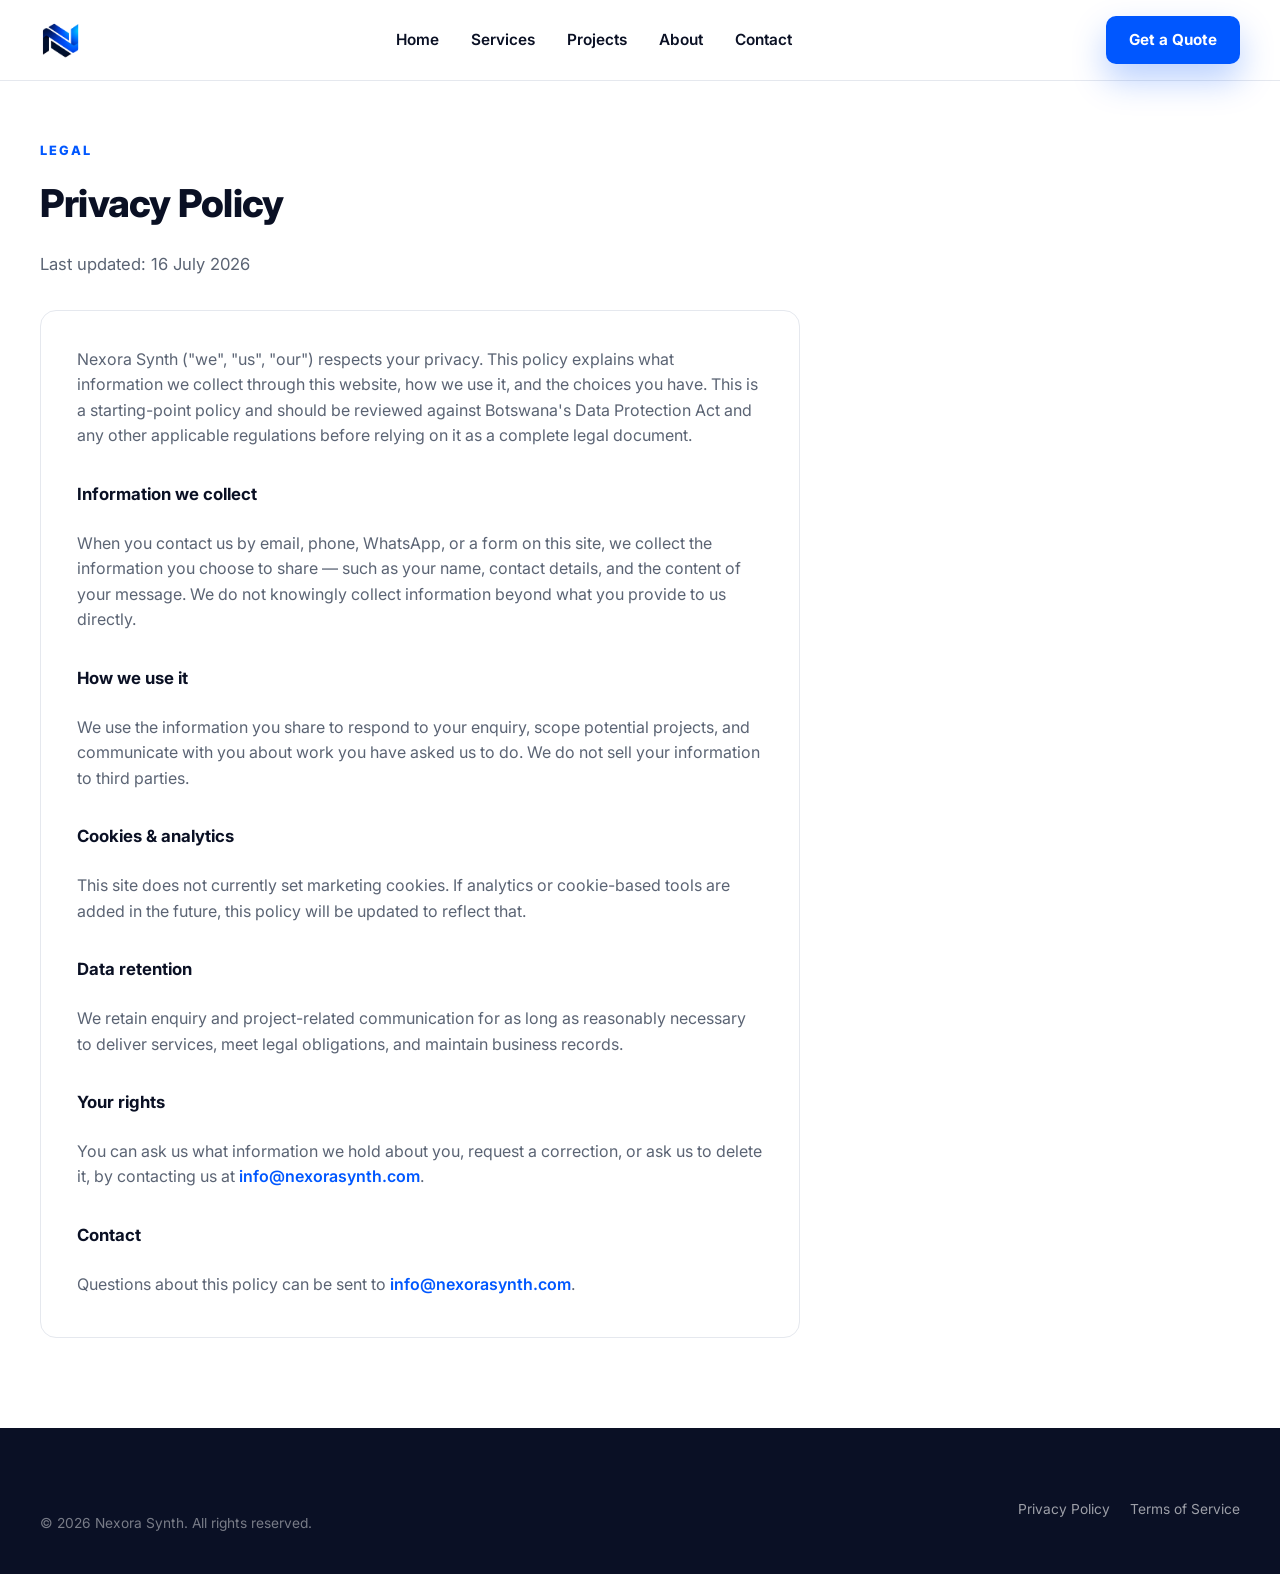
==== privacy.html @ 4f7f3db2 "Initial commit: Nexora Synth marketing site Static site rebuilt to match the approved homepage mocku" ====
<!DOCTYPE html>
<html lang="en">
  <head>
    <meta charset="UTF-8" />
    <meta name="viewport" content="width=device-width, initial-scale=1.0" />
    <meta name="description" content="Privacy Policy for Nexora Synth." />
    <title>Privacy Policy | Nexora Synth</title>
    <link rel="icon" type="image/png" sizes="32x32" href="assets/favicon-32.png" />
    <link rel="apple-touch-icon" href="assets/apple-touch-icon.png" />
    <link rel="preconnect" href="https://fonts.googleapis.com" />
    <link rel="preconnect" href="https://fonts.gstatic.com" crossorigin />
    <link
      href="https://fonts.googleapis.com/css2?family=Space+Grotesk:wght@400;500;600;700;800&family=Inter:wght@400;500;600;700;800&display=swap"
      rel="stylesheet"
    />
    <link rel="stylesheet" href="styles.css" />
  </head>
  <body>
    <header class="site-header">
      <div class="wrap">
        <a class="brand-mark" href="index.html" aria-label="Nexora Synth home">
          <img src="assets/logo-web.png" alt="Nexora Synth" />
        </a>
        <nav class="site-nav" aria-label="Primary">
          <a href="index.html#top">Home</a>
          <a href="index.html#services">Services</a>
          <a href="index.html#work">Projects</a>
          <a href="index.html#about">About</a>
          <a href="index.html#contact">Contact</a>
        </nav>
        <a class="button button-primary" href="index.html#contact">Get a Quote</a>
      </div>
    </header>

    <main class="legal-page">
      <div class="wrap">
        <div class="section-heading">
          <span class="eyebrow">Legal</span>
          <h2>Privacy Policy</h2>
          <p>Last updated: 16 July 2026</p>
        </div>

        <div class="legal-body">
          <p>
            Nexora Synth ("we", "us", "our") respects your privacy. This policy explains what
            information we collect through this website, how we use it, and the choices you have.
            This is a starting-point policy and should be reviewed against Botswana's Data
            Protection Act and any other applicable regulations before relying on it as a
            complete legal document.
          </p>

          <h3>Information we collect</h3>
          <p>
            When you contact us by email, phone, WhatsApp, or a form on this site, we collect the
            information you choose to share — such as your name, contact details, and the content
            of your message. We do not knowingly collect information beyond what you provide to
            us directly.
          </p>

          <h3>How we use it</h3>
          <p>
            We use the information you share to respond to your enquiry, scope potential projects,
            and communicate with you about work you have asked us to do. We do not sell your
            information to third parties.
          </p>

          <h3>Cookies & analytics</h3>
          <p>
            This site does not currently set marketing cookies. If analytics or cookie-based tools
            are added in the future, this policy will be updated to reflect that.
          </p>

          <h3>Data retention</h3>
          <p>
            We retain enquiry and project-related communication for as long as reasonably necessary
            to deliver services, meet legal obligations, and maintain business records.
          </p>

          <h3>Your rights</h3>
          <p>
            You can ask us what information we hold about you, request a correction, or ask us to
            delete it, by contacting us at
            <a href="mailto:info@nexorasynth.com">info@nexorasynth.com</a>.
          </p>

          <h3>Contact</h3>
          <p>
            Questions about this policy can be sent to
            <a href="mailto:info@nexorasynth.com">info@nexorasynth.com</a>.
          </p>
        </div>
      </div>
    </main>

    <footer class="site-footer">
      <div class="wrap">
        <div class="footer-bottom" style="border-top:none;padding-top:0;">
          <p>© <span id="year"></span> Nexora Synth. All rights reserved.</p>
          <div class="footer-links-inline">
            <a href="privacy.html">Privacy Policy</a>
            <a href="terms.html">Terms of Service</a>
          </div>
        </div>
      </div>
    </footer>

    <script src="script.js"></script>
  </body>
</html>
---- styles.css ----
* {
  box-sizing: border-box;
}

:root {
  color-scheme: light;
  --navy: #0a1025;
  --navy-soft: #0d1836;
  --blue-deep: #043497;
  --blue: #0057ff;
  --blue-bright: #0090ff;
  --blue-dark-text: #0a44c4;
  --ink: #0a1024;
  --muted: #5b6474;
  --muted-soft: #8890a0;
  --border: #e5e8ee;
  --bg: #ffffff;
  --bg-grey: #f4f6fa;
  --chip-bg: #eef2fc;
  --shadow: 0 20px 45px rgba(10, 16, 37, 0.07);
  --shadow-lg: 0 30px 70px rgba(10, 16, 37, 0.14);
}

html {
  scroll-behavior: smooth;
}

body {
  margin: 0;
  background: var(--bg);
  color: var(--ink);
  font-family: "Inter", system-ui, sans-serif;
  line-height: 1.6;
  overflow-x: hidden;
  -webkit-font-smoothing: antialiased;
}

a {
  color: inherit;
  text-decoration: none;
}

img {
  max-width: 100%;
  display: block;
}

.wrap {
  width: min(1200px, calc(100% - 40px));
  margin: 0 auto;
}

/* ---------- Header ---------- */
.site-header {
  position: sticky;
  top: 0;
  z-index: 30;
  display: flex;
  align-items: center;
  justify-content: space-between;
  gap: 18px;
  padding: 16px 0;
  background: rgba(255, 255, 255, 0.92);
  backdrop-filter: blur(14px);
  border-bottom: 1px solid var(--border);
}

.site-header .wrap {
  display: flex;
  align-items: center;
  justify-content: space-between;
  gap: 18px;
}

.brand-mark {
  display: grid;
  place-items: center;
}

.brand-mark img {
  height: 38px;
  width: auto;
}

.site-nav {
  display: flex;
  flex-wrap: wrap;
  align-items: center;
  gap: 32px;
}

.site-nav a {
  color: var(--ink);
  font-weight: 600;
  font-size: 0.96rem;
  transition: color 180ms ease;
}

.site-nav a:hover {
  color: var(--blue);
}

/* ---------- Buttons ---------- */
.button {
  display: inline-flex;
  align-items: center;
  justify-content: center;
  gap: 10px;
  min-height: 48px;
  padding: 0 22px;
  border-radius: 10px;
  border: 1px solid transparent;
  font-weight: 700;
  font-size: 0.95rem;
  white-space: nowrap;
  transition: transform 180ms ease, background 180ms ease, border-color 180ms ease, box-shadow 180ms ease;
}

.button:hover {
  transform: translateY(-1px);
}

.button-primary {
  background: var(--blue);
  color: #ffffff;
  box-shadow: 0 16px 34px rgba(0, 87, 255, 0.28);
}

.button-primary:hover {
  background: #0048d9;
}

.button-outline {
  background: transparent;
  border-color: rgba(255, 255, 255, 0.35);
  color: #ffffff;
}

.button-outline:hover {
  border-color: #ffffff;
  background: rgba(255, 255, 255, 0.06);
}

.button-outline-dark {
  background: transparent;
  border-color: var(--border);
  color: var(--ink);
}

.button-outline-dark:hover {
  border-color: var(--blue);
  color: var(--blue);
}

.button-white {
  background: #ffffff;
  color: var(--blue-deep);
}

.button-white:hover {
  background: #eef4ff;
}

/* ---------- Hero ---------- */
.hero {
  position: relative;
  overflow: hidden;
  padding: 76px 0 64px;
  background: linear-gradient(122deg, var(--navy) 0%, var(--blue-deep) 62%, var(--blue-bright) 100%);
  color: #ffffff;
}

.hero .wrap {
  position: relative;
  z-index: 1;
  display: grid;
  grid-template-columns: 1.05fr 0.95fr;
  align-items: center;
  gap: 40px;
}

.hero-badge {
  display: inline-flex;
  padding: 8px 16px;
  border-radius: 999px;
  background: rgba(255, 255, 255, 0.1);
  border: 1px solid rgba(255, 255, 255, 0.16);
  color: #bcd6ff;
  font-size: 0.76rem;
  font-weight: 800;
  text-transform: uppercase;
  letter-spacing: 0.14em;
  margin: 0 0 22px;
}

.hero h1 {
  margin: 0 0 20px;
  font-size: clamp(2.4rem, 3.6vw, 3.2rem);
  line-height: 1.14;
  font-weight: 800;
  letter-spacing: -0.02em;
  max-width: 14ch;
}

.hero h1 em {
  font-style: normal;
  color: #4db2ff;
}

.hero .lede {
  max-width: 46ch;
  margin: 0 0 32px;
  color: rgba(255, 255, 255, 0.82);
  font-size: 1.08rem;
}

.hero-actions {
  display: flex;
  flex-wrap: wrap;
  gap: 14px;
}

.hero-art {
  position: relative;
  display: grid;
  place-items: center;
  min-height: 320px;
}

.hero-art img {
  width: min(420px, 100%);
  filter: drop-shadow(0 30px 60px rgba(0, 60, 200, 0.35));
}

.hero-art .dot {
  position: absolute;
  width: 16px;
  height: 16px;
  border-radius: 5px;
  background: rgba(120, 175, 255, 0.5);
}

.hero-art .dot-one { top: 8%; right: 12%; }
.hero-art .dot-two { bottom: 12%; left: 20%; background: rgba(255,255,255,0.35); }

/* ---------- Trust strip ---------- */
.trust-strip {
  background: var(--navy);
  border-top: 1px solid rgba(255, 255, 255, 0.06);
}

.trust-strip .wrap {
  display: flex;
  flex-wrap: wrap;
  justify-content: center;
  gap: 0;
  padding: 22px 0;
}

.trust-strip span {
  position: relative;
  padding: 0 34px;
  color: rgba(255, 255, 255, 0.6);
  font-size: 0.94rem;
}

.trust-strip span + span::before {
  content: "";
  position: absolute;
  left: 0;
  top: 50%;
  transform: translateY(-50%);
  width: 1px;
  height: 18px;
  background: rgba(255, 255, 255, 0.14);
}

.trust-strip span b {
  color: #ffffff;
  font-weight: 700;
}

/* ---------- Stats ---------- */
.stats {
  padding: 60px 0;
  border-bottom: 1px solid var(--border);
}

.stats .wrap {
  display: flex;
  justify-content: center;
}

.stats-row {
  display: flex;
  flex-wrap: wrap;
  justify-content: center;
}

.stats-row article {
  position: relative;
  padding: 0 48px;
  text-align: center;
}

.stats-row article + article::before {
  content: "";
  position: absolute;
  left: 0;
  top: 6px;
  bottom: 6px;
  width: 1px;
  background: var(--border);
}

.stats-row strong {
  display: block;
  font-size: clamp(1.9rem, 3vw, 2.4rem);
  font-weight: 800;
  color: var(--blue);
  letter-spacing: -0.02em;
}

.stats-row span {
  color: var(--muted);
  font-size: 0.92rem;
  font-weight: 600;
}

/* ---------- Section heading ---------- */
.section {
  padding: 88px 0;
}

.section-heading {
  max-width: 720px;
  margin: 0 auto 48px;
  text-align: center;
}

.section-heading .eyebrow {
  display: block;
  margin: 0 0 12px;
  color: var(--blue);
  font-size: 0.8rem;
  font-weight: 800;
  text-transform: uppercase;
  letter-spacing: 0.16em;
}

.section-heading h2 {
  margin: 0 0 16px;
  font-size: clamp(1.8rem, 3vw, 2.4rem);
  font-weight: 800;
  letter-spacing: -0.02em;
  color: var(--ink);
}

.section-heading p {
  margin: 0;
  color: var(--muted);
  font-size: 1.04rem;
}

.section-heading.align-left {
  margin: 0 0 40px;
  text-align: left;
}

/* ---------- Service cards ---------- */
.services-grid {
  display: grid;
  grid-template-columns: repeat(3, minmax(0, 1fr));
  gap: 22px;
}

.service-card {
  padding: 30px;
  border-radius: 16px;
  border: 1px solid var(--border);
  background: #ffffff;
  transition: transform 220ms ease, box-shadow 220ms ease, border-color 220ms ease;
}

.service-card:hover {
  transform: translateY(-4px);
  box-shadow: var(--shadow);
  border-color: rgba(0, 87, 255, 0.2);
}

.service-icon {
  display: grid;
  place-items: center;
  width: 52px;
  height: 52px;
  margin-bottom: 20px;
  border-radius: 12px;
  background: var(--chip-bg);
  color: var(--blue);
}

.service-icon svg {
  width: 26px;
  height: 26px;
}

.service-card h3 {
  margin: 0 0 10px;
  font-size: 1.15rem;
  font-weight: 700;
  color: var(--ink);
}

.service-card p {
  margin: 0;
  color: var(--muted);
  font-size: 0.95rem;
}

.service-card.featured {
  background: linear-gradient(145deg, var(--navy) 0%, var(--blue-deep) 55%, var(--blue) 100%);
  border-color: transparent;
  color: #ffffff;
}

.service-card.featured .service-icon {
  background: rgba(255, 255, 255, 0.12);
  color: #bcd6ff;
}

.service-card.featured h3 {
  color: #ffffff;
}

.service-card.featured p {
  color: rgba(255, 255, 255, 0.82);
}

/* ---------- Generic content grid (about / tech&engagement) ---------- */
.content-grid {
  display: grid;
  grid-template-columns: repeat(2, minmax(0, 1fr));
  gap: 20px;
}

.flat-card {
  padding: 26px;
  border-radius: 16px;
  border: 1px solid var(--border);
  background: #ffffff;
  transition: transform 220ms ease, box-shadow 220ms ease;
}

.flat-card:hover {
  transform: translateY(-3px);
  box-shadow: var(--shadow);
}

.flat-card h3 {
  margin: 0 0 10px;
  font-size: 1.08rem;
  font-weight: 700;
  color: var(--ink);
}

.flat-card p {
  margin: 0;
  color: var(--muted);
}

.flat-card.accent {
  background: linear-gradient(160deg, #eef4ff 0%, #e3edff 100%);
  border-color: rgba(0, 87, 255, 0.16);
}

.checklist {
  margin: 20px 0 0;
  padding: 0;
  list-style: none;
  display: grid;
  gap: 14px;
}

.checklist li {
  position: relative;
  padding-left: 34px;
  color: var(--ink);
  font-weight: 500;
}

.checklist li::before {
  content: "";
  position: absolute;
  left: 0;
  top: 1px;
  width: 22px;
  height: 22px;
  border-radius: 999px;
  background: var(--blue);
}

.checklist li::after {
  content: "";
  position: absolute;
  left: 7px;
  top: 7px;
  width: 9px;
  height: 5px;
  border-left: 2px solid #fff;
  border-bottom: 2px solid #fff;
  transform: rotate(-45deg);
}

/* ---------- Why-us split section ---------- */
.why-us {
  background: var(--bg-grey);
}

.why-split {
  display: grid;
  grid-template-columns: 1fr 1fr;
  gap: 48px;
  align-items: center;
}

.why-split .eyebrow {
  display: block;
  margin: 0 0 12px;
  color: var(--blue);
  font-size: 0.8rem;
  font-weight: 800;
  text-transform: uppercase;
  letter-spacing: 0.16em;
}

.why-split h2 {
  margin: 0 0 22px;
  font-size: clamp(1.7rem, 2.8vw, 2.2rem);
  font-weight: 800;
  letter-spacing: -0.02em;
  color: var(--ink);
}

.why-panel {
  position: relative;
  border-radius: 24px;
  overflow: hidden;
  min-height: 340px;
  display: grid;
  place-items: center;
  background: linear-gradient(150deg, var(--navy) 0%, var(--blue-deep) 55%, var(--blue) 100%);
  box-shadow: var(--shadow-lg);
}

.why-panel img {
  width: min(280px, 70%);
  filter: drop-shadow(0 20px 40px rgba(0, 40, 150, 0.4));
}

/* ---------- Process ---------- */
.process-list {
  display: grid;
  gap: 14px;
}

.process-step {
  display: grid;
  grid-template-columns: 48px 1fr;
  gap: 18px;
  align-items: start;
  padding: 22px 24px;
  border-radius: 14px;
  border: 1px solid var(--border);
  background: #ffffff;
}

.process-step span {
  display: grid;
  place-items: center;
  width: 44px;
  height: 44px;
  border-radius: 12px;
  background: var(--chip-bg);
  color: var(--blue);
  font-weight: 800;
}

.process-step h3 {
  margin: 0 0 6px;
  font-size: 1.05rem;
  font-weight: 700;
  color: var(--ink);
}

.process-step p {
  margin: 0;
  color: var(--muted);
}

/* ---------- Case studies / portfolio ---------- */
.case-study-grid {
  display: grid;
  grid-template-columns: repeat(2, minmax(0, 1fr));
  gap: 22px;
  margin-bottom: 22px;
}

.case-study-card {
  padding: 32px;
  border-radius: 18px;
  border: 1px solid var(--border);
  background: #ffffff;
  transition: transform 220ms ease, box-shadow 220ms ease;
}

.case-study-card:hover {
  transform: translateY(-4px);
  box-shadow: var(--shadow);
}

.portfolio-tag {
  display: inline-flex;
  margin: 0 0 14px;
  padding: 6px 12px;
  border-radius: 999px;
  background: var(--chip-bg);
  color: var(--blue-dark-text);
  font-size: 0.78rem;
  font-weight: 700;
}

.case-study-card h3 {
  margin: 0 0 18px;
  font-size: 1.3rem;
  font-weight: 700;
  color: var(--ink);
  max-width: 26ch;
}

.case-study-body {
  display: grid;
  gap: 16px;
}

.case-label {
  display: block;
  margin-bottom: 6px;
  color: var(--blue);
  font-size: 0.74rem;
  font-weight: 800;
  text-transform: uppercase;
  letter-spacing: 0.12em;
}

.case-study-body p {
  margin: 0;
  color: var(--muted);
}

.case-study-tags {
  display: flex;
  flex-wrap: wrap;
  gap: 8px;
  margin: 20px 0 0;
}

.case-study-tags span {
  padding: 6px 12px;
  border-radius: 999px;
  border: 1px solid var(--border);
  background: var(--bg-grey);
  color: var(--muted);
  font-size: 0.76rem;
  font-weight: 600;
}

.case-outcomes {
  margin: 20px 0 0;
  padding: 16px 0 0;
  list-style: none;
  display: grid;
  gap: 10px;
  border-top: 1px solid var(--border);
}

.case-outcomes li {
  position: relative;
  padding-left: 22px;
  color: var(--ink);
  font-size: 0.92rem;
  font-weight: 600;
}

.case-outcomes li::before {
  content: "";
  position: absolute;
  left: 0;
  top: 0.5em;
  width: 8px;
  height: 8px;
  border-radius: 999px;
  background: var(--blue);
}

.portfolio-grid {
  display: grid;
  grid-template-columns: repeat(4, minmax(0, 1fr));
  gap: 18px;
}

.portfolio-card {
  padding: 24px;
  border-radius: 14px;
  border: 1px solid var(--border);
  background: #ffffff;
  transition: transform 220ms ease, box-shadow 220ms ease;
}

.portfolio-card:hover {
  transform: translateY(-3px);
  box-shadow: var(--shadow);
}

.portfolio-card h3 {
  margin: 0 0 8px;
  font-size: 1.02rem;
  font-weight: 700;
  color: var(--ink);
}

.portfolio-card p {
  margin: 0;
  color: var(--muted);
  font-size: 0.9rem;
}

/* ---------- Founder ---------- */
.founder-grid {
  display: grid;
  grid-template-columns: repeat(2, minmax(0, 1fr));
  gap: 22px;
}

.founder-card {
  padding: 30px;
  border-radius: 18px;
  border: 1px solid var(--border);
  background: #ffffff;
}

.founder-photo {
  width: 88px;
  height: 88px;
  border-radius: 16px;
  overflow: hidden;
  margin-bottom: 18px;
}

.founder-photo img {
  width: 100%;
  height: 100%;
  object-fit: cover;
  object-position: 50% 25%;
}

.founder-card h3 {
  margin: 0;
  font-size: 1.15rem;
  font-weight: 700;
  color: var(--ink);
}

.founder-role {
  margin: 8px 0 14px;
  color: var(--blue-dark-text);
  font-weight: 700;
  font-size: 0.92rem;
}

.founder-card p {
  margin: 0;
  color: var(--muted);
}

.founder-quote {
  display: grid;
  align-content: center;
  gap: 18px;
  background: linear-gradient(160deg, #eef4ff 0%, #e3edff 100%);
  border-color: rgba(0, 87, 255, 0.16);
}

.founder-quote p {
  color: var(--ink);
  font-size: 1.15rem;
  font-weight: 500;
}

.founder-quote span {
  color: var(--muted);
  font-weight: 600;
}

/* ---------- CTA banner ---------- */
.cta-banner {
  padding: 90px 0;
  text-align: center;
  background: linear-gradient(120deg, var(--blue-deep) 0%, var(--blue) 55%, var(--blue-bright) 100%);
  color: #ffffff;
}

.cta-banner h2 {
  margin: 0 0 16px;
  font-size: clamp(1.9rem, 3vw, 2.5rem);
  font-weight: 800;
  letter-spacing: -0.02em;
}

.cta-banner p {
  margin: 0 auto 32px;
  max-width: 56ch;
  color: rgba(255, 255, 255, 0.86);
  font-size: 1.08rem;
}

.cta-banner .button {
  min-height: 54px;
  padding: 0 30px;
}

/* ---------- Footer ---------- */
.site-footer {
  background: var(--navy);
  color: rgba(255, 255, 255, 0.7);
  padding: 70px 0 0;
}

.footer-grid {
  display: grid;
  grid-template-columns: 1.4fr 1fr 1fr 1fr;
  gap: 30px;
  padding-bottom: 50px;
  border-bottom: 1px solid rgba(255, 255, 255, 0.08);
}

.footer-brand img {
  height: 32px;
  margin-bottom: 16px;
}

.footer-brand p {
  max-width: 32ch;
  color: rgba(255, 255, 255, 0.55);
  font-size: 0.92rem;
}

.footer-col h4 {
  margin: 0 0 18px;
  color: #ffffff;
  font-size: 0.92rem;
  font-weight: 700;
}

.footer-col ul {
  list-style: none;
  margin: 0;
  padding: 0;
  display: grid;
  gap: 12px;
}

.footer-col a,
.footer-col span {
  color: rgba(255, 255, 255, 0.6);
  font-size: 0.92rem;
}

.footer-col a:hover {
  color: #ffffff;
}

.footer-bottom {
  display: flex;
  flex-wrap: wrap;
  justify-content: space-between;
  gap: 12px;
  padding: 26px 0;
  font-size: 0.86rem;
  color: rgba(255, 255, 255, 0.45);
}

.footer-bottom a {
  color: rgba(255, 255, 255, 0.6);
}

.footer-bottom a:hover {
  color: #ffffff;
}

.footer-links-inline {
  display: flex;
  gap: 20px;
}

/* ---------- Legal pages ---------- */
.legal-page {
  padding: 60px 0 90px;
}

.legal-page .section-heading {
  text-align: left;
  margin: 0 0 32px;
}

.legal-body {
  max-width: 760px;
  padding: 36px;
  border-radius: 16px;
  border: 1px solid var(--border);
  background: #ffffff;
  display: grid;
  gap: 6px;
}

.legal-body h3 {
  margin-top: 22px;
  font-size: 1.05rem;
  color: var(--ink);
}

.legal-body p {
  margin: 0 0 4px;
  color: var(--muted);
}

.legal-body a {
  color: var(--blue);
  font-weight: 600;
}

/* ---------- Reveal ---------- */
.reveal {
  opacity: 0;
  transform: translateY(22px);
  transition: opacity 650ms ease, transform 650ms ease;
}

.reveal.is-visible {
  opacity: 1;
  transform: translateY(0);
}

/* ---------- Responsive ---------- */
@media (max-width: 1080px) {
  .services-grid,
  .content-grid,
  .why-split,
  .founder-grid {
    grid-template-columns: 1fr;
  }

  .portfolio-grid,
  .case-study-grid {
    grid-template-columns: repeat(2, minmax(0, 1fr));
  }

  .hero .wrap {
    grid-template-columns: 1fr;
    text-align: left;
  }

  .hero-art {
    min-height: 220px;
    order: -1;
  }

  .hero-art img {
    width: min(260px, 70%);
  }
}

@media (max-width: 760px) {
  .site-header .wrap {
    flex-wrap: wrap;
  }

  .site-nav {
    order: 3;
    width: 100%;
    justify-content: center;
    gap: 18px;
    padding-top: 12px;
    border-top: 1px solid var(--border);
  }

  .section {
    padding: 64px 0;
  }

  .trust-strip .wrap {
    flex-direction: column;
    align-items: flex-start;
    gap: 14px;
    padding: 22px 0;
  }

  .trust-strip span {
    padding: 0;
  }

  .trust-strip span + span::before {
    display: none;
  }

  .stats-row {
    gap: 28px 0;
  }

  .stats-row article {
    width: 50%;
    padding: 0 12px;
  }

  .stats-row article:nth-child(odd)::before {
    display: none;
  }

  .portfolio-grid,
  .case-study-grid {
    grid-template-columns: 1fr;
  }

  .footer-grid {
    grid-template-columns: 1fr 1fr;
  }
}

@media (prefers-reduced-motion: reduce) {
  html { scroll-behavior: auto; }
  .reveal { transition: none; opacity: 1; transform: none; }
}
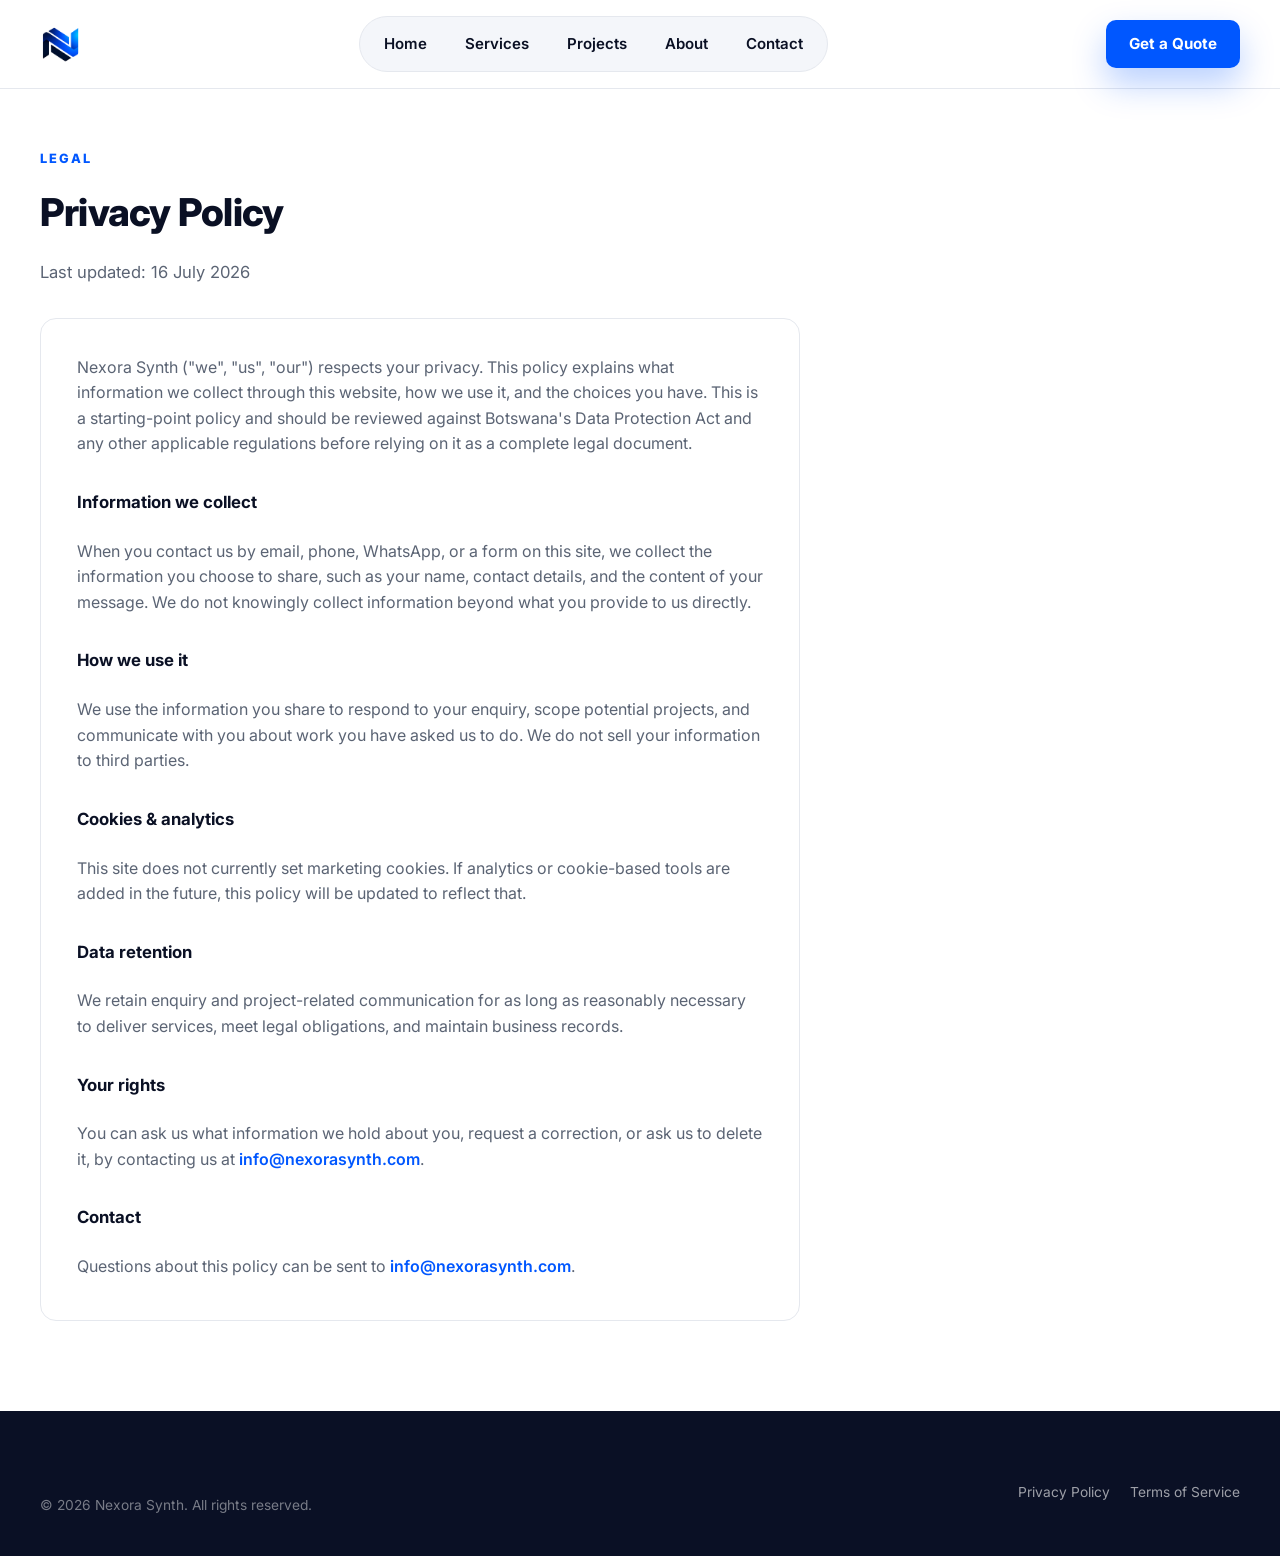
==== commit 9e87bc2a: "Redesign services section, add mobile nav, and hero brand panel - Replace the services grid with a h" ====
--- a/privacy.html
+++ b/privacy.html
@@ -21,14 +21,20 @@
         <a class="brand-mark" href="index.html" aria-label="Nexora Synth home">
           <img src="assets/logo-web.png" alt="Nexora Synth" />
         </a>
-        <nav class="site-nav" aria-label="Primary">
-          <a href="index.html#top">Home</a>
-          <a href="index.html#services">Services</a>
-          <a href="index.html#work">Projects</a>
-          <a href="index.html#about">About</a>
-          <a href="index.html#contact">Contact</a>
-        </nav>
-        <a class="button button-primary" href="index.html#contact">Get a Quote</a>
+        <div class="header-actions">
+          <button class="nav-toggle" type="button" aria-label="Toggle menu" aria-expanded="false" aria-controls="primary-nav">
+            <svg class="icon-open" viewBox="0 0 24 24" fill="none" stroke="currentColor" stroke-width="1.8" stroke-linecap="round"><line x1="4" y1="7" x2="20" y2="7" /><line x1="4" y1="12" x2="20" y2="12" /><line x1="4" y1="17" x2="20" y2="17" /></svg>
+            <svg class="icon-close" viewBox="0 0 24 24" fill="none" stroke="currentColor" stroke-width="1.8" stroke-linecap="round"><line x1="6" y1="6" x2="18" y2="18" /><line x1="18" y1="6" x2="6" y2="18" /></svg>
+          </button>
+          <nav class="site-nav" id="primary-nav" aria-label="Primary">
+            <a href="index.html#top">Home</a>
+            <a href="index.html#services">Services</a>
+            <a href="index.html#work">Projects</a>
+            <a href="index.html#about">About</a>
+            <a href="index.html#contact">Contact</a>
+          </nav>
+          <a class="button button-primary" href="index.html#contact">Get a Quote</a>
+        </div>
       </div>
     </header>
 
@@ -52,7 +58,7 @@
           <h3>Information we collect</h3>
           <p>
             When you contact us by email, phone, WhatsApp, or a form on this site, we collect the
-            information you choose to share — such as your name, contact details, and the content
+            information you choose to share, such as your name, contact details, and the content
             of your message. We do not knowingly collect information beyond what you provide to
             us directly.
           </p>
--- a/styles.css
+++ b/styles.css
@@ -86,18 +86,28 @@
   display: flex;
   flex-wrap: wrap;
   align-items: center;
-  gap: 32px;
+  gap: 2px;
+  padding: 6px;
+  border-radius: 999px;
+  background: var(--bg-grey);
+  border: 1px solid var(--border);
 }
 
 .site-nav a {
+  position: relative;
+  padding: 9px 18px;
+  border-radius: 999px;
   color: var(--ink);
   font-weight: 600;
-  font-size: 0.96rem;
-  transition: color 180ms ease;
+  font-size: 0.94rem;
+  transition: color 220ms ease, background 220ms ease, transform 220ms ease, box-shadow 220ms ease;
 }
 
 .site-nav a:hover {
-  color: var(--blue);
+  color: #ffffff;
+  background: var(--blue);
+  transform: translateY(-1px);
+  box-shadow: 0 8px 20px rgba(0, 87, 255, 0.35);
 }
 
 /* ---------- Buttons ---------- */
@@ -240,6 +250,20 @@
   background: rgba(120, 175, 255, 0.5);
 }
 
+.hero-logo-panel {
+  width: min(440px, 100%);
+  padding: 32px 36px;
+  border-radius: 24px;
+  background: #ffffff;
+  box-shadow: var(--shadow-lg);
+}
+
+.hero-art .hero-logo-panel img {
+  width: 100%;
+  height: auto;
+  filter: none;
+}
+
 .hero-art .dot-one { top: 8%; right: 12%; }
 .hero-art .dot-two { bottom: 12%; left: 20%; background: rgba(255,255,255,0.35); }
 
@@ -369,34 +393,94 @@
 
 /* ---------- Service cards ---------- */
 .services-grid {
-  display: grid;
-  grid-template-columns: repeat(3, minmax(0, 1fr));
+  display: flex;
   gap: 22px;
+  overflow-x: auto;
+  overflow-y: hidden;
+  scroll-snap-type: x proximity;
+  padding-bottom: 16px;
+  margin-bottom: -16px;
+  -webkit-overflow-scrolling: touch;
+}
+
+.services-grid::-webkit-scrollbar {
+  height: 8px;
+}
+
+.services-grid::-webkit-scrollbar-track {
+  background: var(--bg-grey);
+  border-radius: 999px;
+}
+
+.services-grid::-webkit-scrollbar-thumb {
+  background: var(--border);
+  border-radius: 999px;
 }
 
 .service-card {
-  padding: 30px;
+  position: relative;
+  overflow: hidden;
+  flex: 0 0 300px;
+  scroll-snap-align: start;
+  min-height: 280px;
+  padding: 24px;
+  padding-top: 84px;
   border-radius: 16px;
   border: 1px solid var(--border);
-  background: #ffffff;
-  transition: transform 220ms ease, box-shadow 220ms ease, border-color 220ms ease;
+  isolation: isolate;
+  transition: transform 300ms cubic-bezier(0.16, 1, 0.3, 1), box-shadow 300ms ease, border-color 300ms ease;
+}
+
+.service-card::before,
+.service-card::after {
+  content: "";
+  position: absolute;
+  inset: 0;
+  z-index: -2;
+  transition: transform 600ms cubic-bezier(0.16, 1, 0.3, 1);
+}
+
+.service-card::before {
+  background-image: linear-gradient(180deg, rgba(9, 16, 37, 0.35) 0%, rgba(9, 16, 37, 0.75) 100%), var(--card-img);
+  background-size: cover;
+  background-position: center;
+  transform: scale(1.04);
+  transition: transform 600ms cubic-bezier(0.16, 1, 0.3, 1);
+}
+
+.service-card::after {
+  background: linear-gradient(160deg, rgba(9, 18, 41, 0.96) 0%, rgba(4, 52, 151, 0.94) 55%, rgba(0, 87, 255, 0.92) 100%);
+  transform: translateY(100%);
+  z-index: -1;
 }
 
 .service-card:hover {
-  transform: translateY(-4px);
-  box-shadow: var(--shadow);
-  border-color: rgba(0, 87, 255, 0.2);
+  transform: translateY(-6px);
+  box-shadow: var(--shadow-lg);
+  border-color: transparent;
+}
+
+.service-card:hover::before {
+  transform: scale(1.1);
+}
+
+.service-card:hover::after {
+  transform: translateY(0);
 }
 
 .service-icon {
+  position: absolute;
+  top: 24px;
+  right: 24px;
   display: grid;
   place-items: center;
   width: 52px;
   height: 52px;
-  margin-bottom: 20px;
   border-radius: 12px;
-  background: var(--chip-bg);
-  color: var(--blue);
+  background: rgba(255, 255, 255, 0.16);
+  backdrop-filter: blur(6px);
+  color: #ffffff;
+  transition: background 300ms ease, color 300ms ease;
 }
 
 .service-icon svg {
@@ -404,36 +488,31 @@
   height: 26px;
 }
 
+.service-card:hover .service-icon {
+  background: rgba(255, 255, 255, 0.2);
+}
+
 .service-card h3 {
-  margin: 0 0 10px;
+  margin: 0;
   font-size: 1.15rem;
   font-weight: 700;
-  color: var(--ink);
+  color: #ffffff;
 }
 
 .service-card p {
   margin: 0;
-  color: var(--muted);
+  max-height: 0;
+  opacity: 0;
+  overflow: hidden;
+  color: rgba(255, 255, 255, 0.88);
   font-size: 0.95rem;
-}
-
-.service-card.featured {
-  background: linear-gradient(145deg, var(--navy) 0%, var(--blue-deep) 55%, var(--blue) 100%);
-  border-color: transparent;
-  color: #ffffff;
-}
-
-.service-card.featured .service-icon {
-  background: rgba(255, 255, 255, 0.12);
-  color: #bcd6ff;
-}
-
-.service-card.featured h3 {
-  color: #ffffff;
-}
-
-.service-card.featured p {
-  color: rgba(255, 255, 255, 0.82);
+  transition: max-height 400ms ease, opacity 300ms ease, margin-top 400ms ease;
+}
+
+.service-card:hover p {
+  max-height: 160px;
+  opacity: 1;
+  margin-top: 12px;
 }
 
 /* ---------- Generic content grid (about / tech&engagement) ---------- */
@@ -843,9 +922,20 @@
   border-bottom: 1px solid rgba(255, 255, 255, 0.08);
 }
 
+.footer-logo-glow {
+  display: inline-flex;
+  align-items: center;
+  justify-content: center;
+  padding: 14px 22px;
+  margin-bottom: 18px;
+  border-radius: 14px;
+  background: radial-gradient(ellipse at center, rgba(255, 255, 255, 0.98) 0%, rgba(255, 255, 255, 0.85) 55%, rgba(255, 255, 255, 0) 100%);
+  box-shadow: 0 0 40px 6px rgba(255, 255, 255, 0.18);
+}
+
 .footer-brand img {
   height: 32px;
-  margin-bottom: 16px;
+  display: block;
 }
 
 .footer-brand p {
@@ -877,6 +967,19 @@
 
 .footer-col a:hover {
   color: #ffffff;
+}
+
+.footer-contact-list li {
+  display: flex;
+  align-items: center;
+  gap: 10px;
+}
+
+.footer-contact-list svg {
+  width: 16px;
+  height: 16px;
+  flex: none;
+  color: rgba(255, 255, 255, 0.4);
 }
 
 .footer-bottom {
@@ -952,13 +1055,16 @@
 
 /* ---------- Responsive ---------- */
 @media (max-width: 1080px) {
-  .services-grid,
   .content-grid,
   .why-split,
   .founder-grid {
     grid-template-columns: 1fr;
   }
 
+  .service-card {
+    flex-basis: 260px;
+  }
+
   .portfolio-grid,
   .case-study-grid {
     grid-template-columns: repeat(2, minmax(0, 1fr));
@@ -977,20 +1083,95 @@
   .hero-art img {
     width: min(260px, 70%);
   }
+
+  .hero-logo-panel {
+    width: min(320px, 84%);
+    padding: 22px 24px;
+    border-radius: 18px;
+  }
+
+  .hero-art .hero-logo-panel img {
+    width: 100%;
+  }
+}
+
+/* ---------- Header actions group ---------- */
+.header-actions {
+  display: contents;
+}
+
+/* ---------- Mobile nav toggle ---------- */
+.nav-toggle {
+  display: none;
+  align-items: center;
+  justify-content: center;
+  width: 42px;
+  height: 42px;
+  flex: none;
+  border-radius: 10px;
+  border: 1px solid var(--border);
+  background: #ffffff;
+  color: var(--ink);
+}
+
+.nav-toggle svg {
+  width: 20px;
+  height: 20px;
+}
+
+.nav-toggle .icon-close {
+  display: none;
+}
+
+.site-header.nav-open .nav-toggle .icon-open {
+  display: none;
+}
+
+.site-header.nav-open .nav-toggle .icon-close {
+  display: block;
 }
 
 @media (max-width: 760px) {
   .site-header .wrap {
-    flex-wrap: wrap;
+    flex-wrap: nowrap;
+  }
+
+  .header-actions {
+    display: flex;
+    align-items: center;
+    gap: 10px;
+    position: relative;
+  }
+
+  .nav-toggle {
+    display: inline-flex;
   }
 
   .site-nav {
-    order: 3;
-    width: 100%;
-    justify-content: center;
-    gap: 18px;
-    padding-top: 12px;
-    border-top: 1px solid var(--border);
+    display: none;
+    position: absolute;
+    top: calc(100% + 10px);
+    right: 0;
+    left: auto;
+    width: max-content;
+    min-width: 170px;
+    flex-direction: column;
+    align-items: stretch;
+    gap: 4px;
+    padding: 10px;
+    background: #ffffff;
+    border: 1px solid var(--border);
+    border-radius: 16px;
+    box-shadow: var(--shadow-lg);
+    z-index: 40;
+  }
+
+  .site-header.nav-open .site-nav {
+    display: flex;
+  }
+
+  .site-nav a {
+    text-align: center;
   }
 
   .section {
@@ -1035,7 +1216,292 @@
   }
 }
 
+/* ---------- Value proposition band ---------- */
+.value-prop {
+  background: var(--bg-grey);
+  text-align: center;
+}
+
+.value-prop p {
+  max-width: 78ch;
+  margin: 0 auto;
+  font-size: clamp(1.15rem, 2vw, 1.4rem);
+  font-weight: 500;
+  line-height: 1.55;
+  color: var(--ink);
+}
+
+/* ---------- Stats (expanded) ---------- */
+.stats-grid {
+  display: grid;
+  grid-template-columns: repeat(5, minmax(0, 1fr));
+  gap: 0;
+}
+
+.stats-grid article {
+  position: relative;
+  padding: 0 20px;
+  text-align: center;
+}
+
+.stats-grid article + article::before {
+  content: "";
+  position: absolute;
+  left: 0;
+  top: 6px;
+  bottom: 6px;
+  width: 1px;
+  background: var(--border);
+}
+
+.stats-grid strong {
+  display: block;
+  font-size: clamp(1.7rem, 2.6vw, 2.2rem);
+  font-weight: 800;
+  color: var(--blue);
+  letter-spacing: -0.02em;
+}
+
+.stats-grid span {
+  color: var(--muted);
+  font-size: 0.86rem;
+  font-weight: 600;
+}
+
+.mission-line {
+  display: flex;
+  align-items: center;
+  justify-content: center;
+  gap: 14px;
+  margin-top: 36px;
+  padding-top: 32px;
+  border-top: 1px solid var(--border);
+  text-align: center;
+  flex-wrap: wrap;
+}
+
+.mission-line strong {
+  font-size: 1.4rem;
+  font-weight: 800;
+  color: var(--blue);
+}
+
+.mission-line span {
+  color: var(--ink);
+  font-weight: 600;
+  font-size: 1.05rem;
+}
+
+/* ---------- Chip cloud (capabilities / industries) ---------- */
+.chip-cloud {
+  display: flex;
+  flex-wrap: wrap;
+  gap: 12px;
+  justify-content: center;
+}
+
+.chip-cloud span {
+  padding: 10px 18px;
+  border-radius: 999px;
+  border: 1px solid var(--border);
+  background: #ffffff;
+  color: var(--ink);
+  font-size: 0.92rem;
+  font-weight: 600;
+  transition: transform 180ms ease, border-color 180ms ease, background 180ms ease;
+}
+
+.chip-cloud span:hover {
+  transform: translateY(-2px);
+  border-color: rgba(0, 87, 255, 0.3);
+  background: var(--chip-bg);
+  color: var(--blue-dark-text);
+}
+
+.chip-cloud.on-dark span {
+  background: rgba(255, 255, 255, 0.06);
+  border-color: rgba(255, 255, 255, 0.14);
+  color: rgba(255, 255, 255, 0.85);
+}
+
+.chip-cloud.on-dark span:hover {
+  background: rgba(255, 255, 255, 0.12);
+  border-color: rgba(255, 255, 255, 0.3);
+  color: #ffffff;
+}
+
+/* ---------- Technology stack ---------- */
+.tech-stack-grid {
+  display: grid;
+  grid-template-columns: repeat(4, minmax(0, 1fr));
+  gap: 18px;
+}
+
+.tech-card {
+  padding: 24px;
+  border-radius: 14px;
+  border: 1px solid var(--border);
+  background: #ffffff;
+}
+
+.tech-card h3 {
+  margin: 0 0 14px;
+  font-size: 0.82rem;
+  font-weight: 800;
+  text-transform: uppercase;
+  letter-spacing: 0.1em;
+  color: var(--blue);
+}
+
+.tech-card ul {
+  margin: 0;
+  padding: 0;
+  list-style: none;
+  display: grid;
+  gap: 9px;
+}
+
+.tech-card li {
+  color: var(--ink);
+  font-size: 0.92rem;
+  font-weight: 500;
+}
+
+/* ---------- Achievement checklist (portfolio cards) ---------- */
+.achievement-list {
+  margin: 14px 0 0;
+  padding: 0;
+  list-style: none;
+  display: grid;
+  gap: 8px;
+}
+
+.achievement-list li {
+  position: relative;
+  padding-left: 24px;
+  color: var(--ink);
+  font-size: 0.88rem;
+  font-weight: 500;
+}
+
+.achievement-list li::before {
+  content: "";
+  position: absolute;
+  left: 0;
+  top: 0.35em;
+  width: 14px;
+  height: 8px;
+  border-left: 2px solid var(--blue);
+  border-bottom: 2px solid var(--blue);
+  transform: rotate(-45deg);
+}
+
+/* ---------- Professional development ---------- */
+.credential-row {
+  display: flex;
+  flex-wrap: wrap;
+  gap: 14px;
+  margin-top: 18px;
+}
+
+.credential-chip {
+  display: flex;
+  align-items: center;
+  gap: 10px;
+  padding: 10px 16px;
+  border-radius: 12px;
+  border: 1px solid var(--border);
+  background: var(--bg-grey);
+  font-size: 0.88rem;
+  font-weight: 600;
+  color: var(--ink);
+}
+
+.credential-chip .status {
+  font-size: 0.7rem;
+  font-weight: 700;
+  text-transform: uppercase;
+  letter-spacing: 0.05em;
+  color: var(--blue);
+}
+
+@media (max-width: 1080px) {
+  .tech-stack-grid {
+    grid-template-columns: repeat(2, minmax(0, 1fr));
+  }
+
+  .stats-grid {
+    grid-template-columns: repeat(3, minmax(0, 1fr));
+    gap: 24px 0;
+  }
+
+  .stats-grid article:nth-child(3n+1)::before {
+    display: none;
+  }
+}
+
+@media (max-width: 760px) {
+  .tech-stack-grid {
+    grid-template-columns: 1fr;
+  }
+
+  .stats-grid {
+    grid-template-columns: repeat(2, minmax(0, 1fr));
+  }
+
+  .stats-grid article:nth-child(odd)::before {
+    display: none;
+  }
+}
+
 @media (prefers-reduced-motion: reduce) {
   html { scroll-behavior: auto; }
   .reveal { transition: none; opacity: 1; transform: none; }
 }
+
+/* ---------- Card icons (About / Engagement) ---------- */
+.card-icon {
+  display: grid;
+  place-items: center;
+  width: 44px;
+  height: 44px;
+  margin-bottom: 16px;
+  border-radius: 11px;
+  background: var(--chip-bg);
+  color: var(--blue);
+}
+
+.card-icon svg {
+  width: 22px;
+  height: 22px;
+}
+
+.flat-card.accent .card-icon {
+  background: rgba(255, 255, 255, 0.6);
+}
+
+/* ---------- Tech stack card heading with icon ---------- */
+.tech-card h3 {
+  display: flex;
+  align-items: center;
+  gap: 10px;
+}
+
+.tech-card h3 svg {
+  width: 18px;
+  height: 18px;
+  flex: none;
+  color: var(--blue);
+}
+
+/* ---------- Portfolio card icon badge ---------- */
+.portfolio-card .card-icon {
+  width: 40px;
+  height: 40px;
+  margin-bottom: 14px;
+}
+
+.portfolio-card .card-icon svg {
+  width: 20px;
+  height: 20px;
+}
